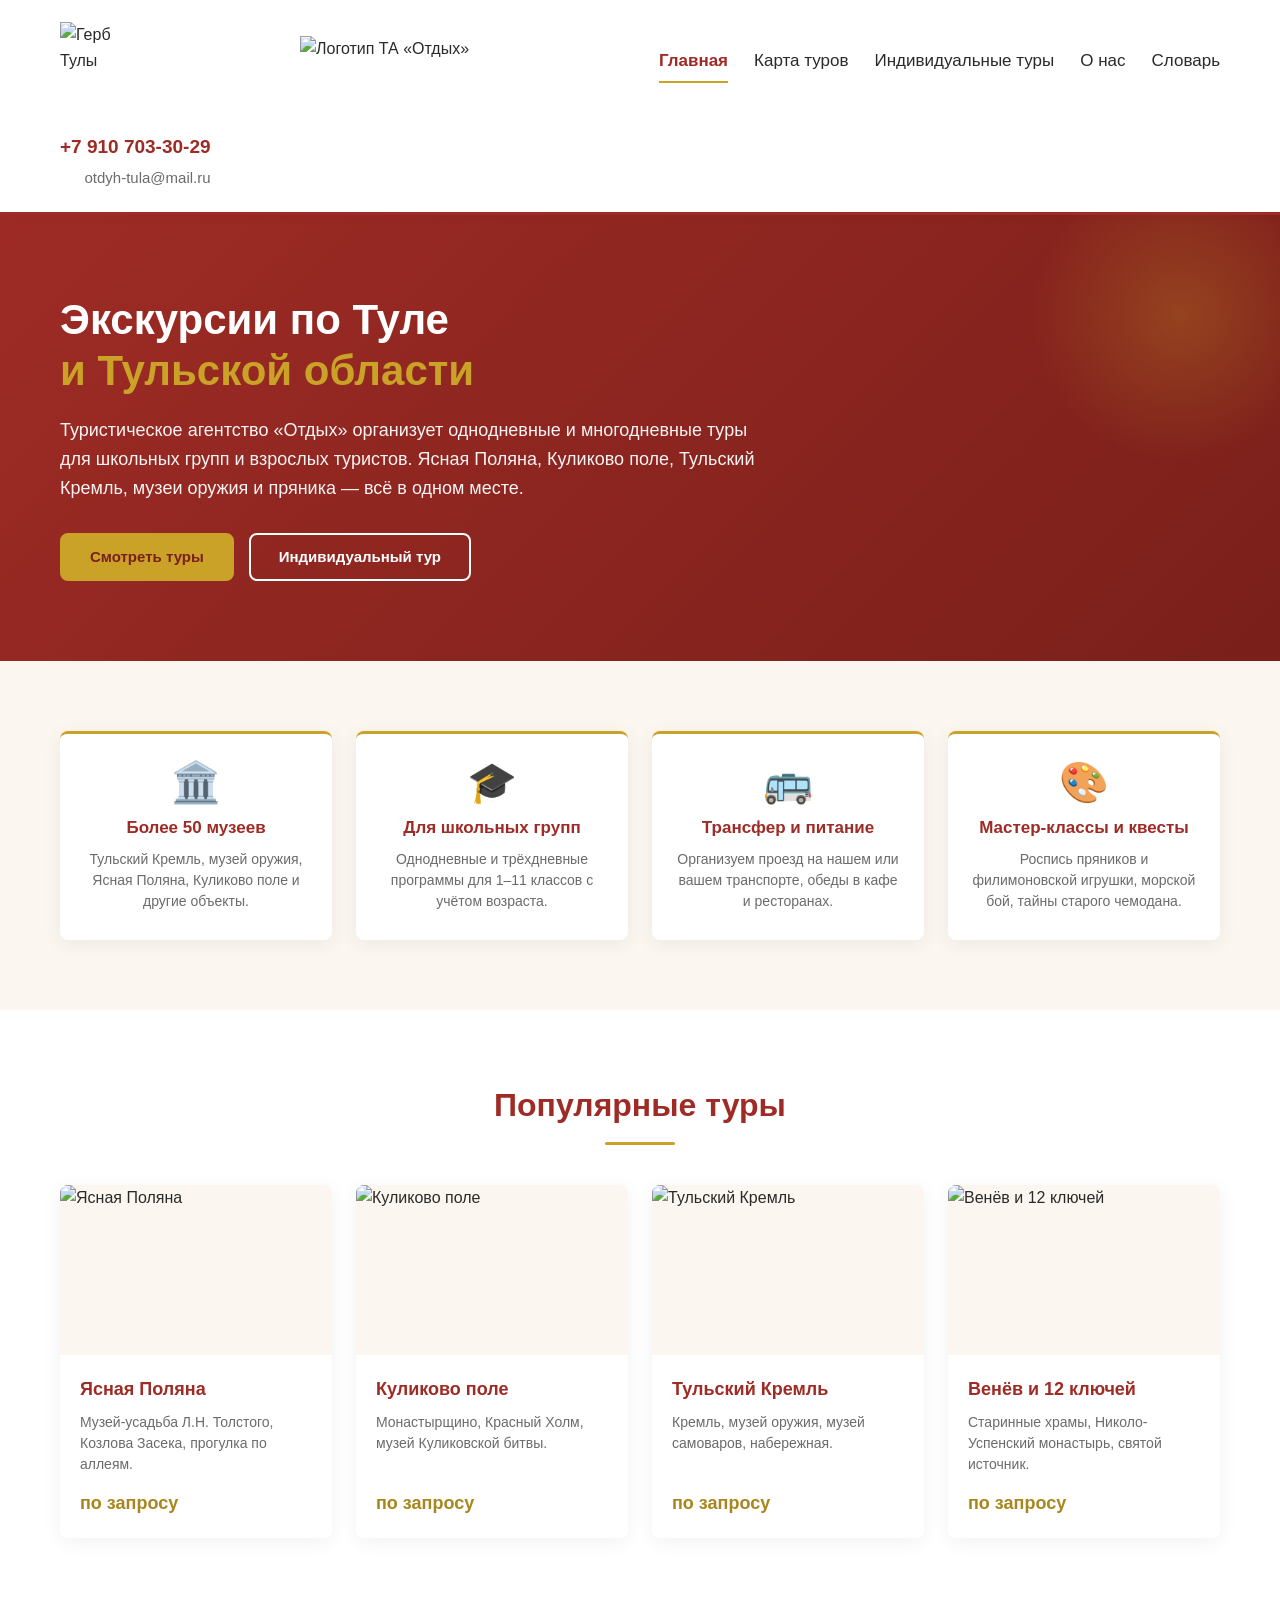
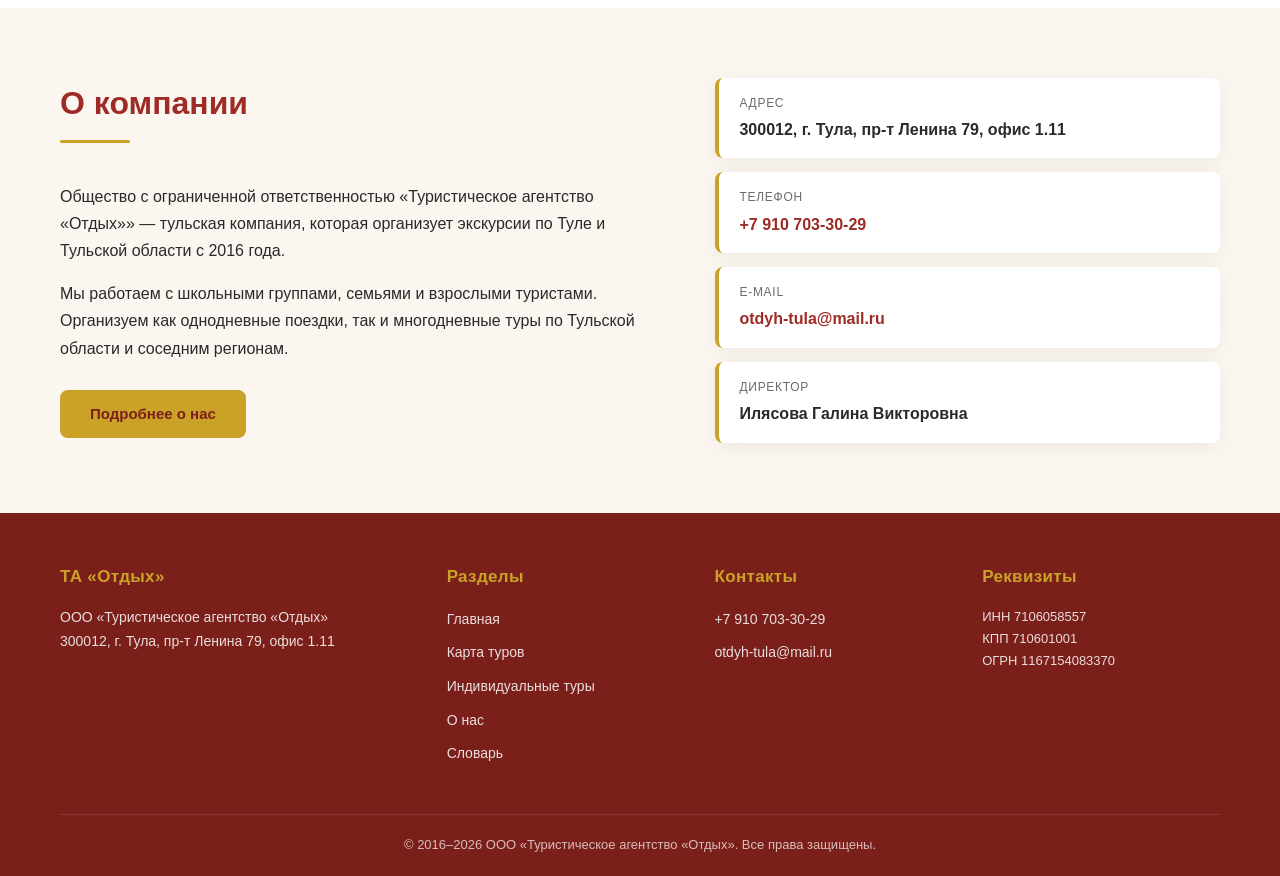
==== index.html @ fcb7ca5f "Add files via upload" ====
<!DOCTYPE html>
<html lang="ru">
<head>
    <meta charset="UTF-8">
    <meta name="viewport" content="width=device-width, initial-scale=1.0">
    <title>Туристическое агентство «Отдых» — экскурсии по Туле и Тульской области</title>
    <meta name="description" content="Туристическое агентство «Отдых» в Туле. Экскурсии для школьников и взрослых по Туле, Ясной Поляне, Куликову полю. Мастер-классы, квесты, индивидуальные туры.">
    <link rel="stylesheet" href="style.css">
</head>
<body>

    <header class="header">
        <div class="container">
            <div class="header__wrap">
                <a href="index.html" class="header__logo">
                    <img src="img/tula-coat-of-arms.png" alt="Герб Тулы" class="header__coat">
                    <img src="img/logo1.jpg" alt="Логотип ТА «Отдых»" class="header__logo-img">
                </a>
                <nav class="nav">
                    <a href="index.html" class="nav__link nav__link--active">Главная</a>
                    <a href="tours.html" class="nav__link">Карта туров</a>
                    <a href="individual.html" class="nav__link">Индивидуальные туры</a>
                    <a href="about.html" class="nav__link">О нас</a>
                    <a href="dictionary.html" class="nav__link">Словарь</a>
                </nav>
                <div class="header__contacts">
                    <a href="tel:+79107033029" class="header__phone">+7 910 703-30-29</a>
                    <a href="mailto:otdyh-tula@mail.ru" class="header__email">otdyh-tula@mail.ru</a>
                </div>
            </div>
        </div>
    </header>

    <section class="hero">
        <div class="container">
            <div class="hero__content">
                <h1 class="hero__title">
                    Экскурсии по Туле<br>
                    <span class="hero__title-accent">и Тульской области</span>
                </h1>
                <p class="hero__text">
                    Туристическое агентство «Отдых» организует однодневные и многодневные туры
                    для школьных групп и взрослых туристов. Ясная Поляна, Куликово поле,
                    Тульский Кремль, музеи оружия и пряника — всё в одном месте.
                </p>
                <div class="hero__buttons">
                    <a href="tours.html" class="btn btn--primary">Смотреть туры</a>
                    <a href="individual.html" class="btn btn--outline">Индивидуальный тур</a>
                </div>
            </div>
        </div>
    </section>

    <section class="benefits">
        <div class="container">
            <div class="benefits__grid">

                <div class="benefit">
                    <div class="benefit__icon">🏛️</div>
                    <h3 class="benefit__title">Более 50 музеев</h3>
                    <p class="benefit__text">Тульский Кремль, музей оружия, Ясная Поляна, Куликово поле и другие объекты.</p>
                </div>

                <div class="benefit">
                    <div class="benefit__icon">🎓</div>
                    <h3 class="benefit__title">Для школьных групп</h3>
                    <p class="benefit__text">Однодневные и трёхдневные программы для 1–11 классов с учётом возраста.</p>
                </div>

                <div class="benefit">
                    <div class="benefit__icon">🚌</div>
                    <h3 class="benefit__title">Трансфер и питание</h3>
                    <p class="benefit__text">Организуем проезд на нашем или вашем транспорте, обеды в кафе и ресторанах.</p>
                </div>

                <div class="benefit">
                    <div class="benefit__icon">🎨</div>
                    <h3 class="benefit__title">Мастер-классы и квесты</h3>
                    <p class="benefit__text">Роспись пряников и филимоновской игрушки, морской бой, тайны старого чемодана.</p>
                </div>

            </div>
        </div>
    </section>

    <section class="tours-preview">
        <div class="container">
            <h2 class="section-title">Популярные туры</h2>

            <div class="tours-preview__grid">

                <a href="tours.html#yasnaya" class="tour-card" data-tour-id="yasnaya-estate">
                    <img src="" alt="Ясная Поляна" class="tour-card__img">
                    <div class="tour-card__body">
                        <h3 class="tour-card__title">Ясная Поляна</h3>
                        <p class="tour-card__text">Музей-усадьба Л.Н. Толстого, Козлова Засека, прогулка по аллеям.</p>
                        <span class="tour-card__price">по запросу</span>
                    </div>
                </a>

                <a href="tours.html#kuli" class="tour-card" data-tour-id="kuli-museum">
                    <img src="" alt="Куликово поле" class="tour-card__img">
                    <div class="tour-card__body">
                        <h3 class="tour-card__title">Куликово поле</h3>
                        <p class="tour-card__text">Монастырщино, Красный Холм, музей Куликовской битвы.</p>
                        <span class="tour-card__price">по запросу</span>
                    </div>
                </a>

                <a href="tours.html#tula" class="tour-card" data-tour-id="tula-kremlin">
                    <img src="" alt="Тульский Кремль" class="tour-card__img">
                    <div class="tour-card__body">
                        <h3 class="tour-card__title">Тульский Кремль</h3>
                        <p class="tour-card__text">Кремль, музей оружия, музей самоваров, набережная.</p>
                        <span class="tour-card__price">по запросу</span>
                    </div>
                </a>

                <a href="tours.html#venev" class="tour-card" data-tour-id="venev">
                    <img src="" alt="Венёв" class="tour-card__img">
                    <div class="tour-card__body">
                        <h3 class="tour-card__title">Венёв и 12 ключей</h3>
                        <p class="tour-card__text">Старинные храмы, Николо-Успенский монастырь, святой источник.</p>
                        <span class="tour-card__price">по запросу</span>
                    </div>
                </a>

            </div>
        </div>
    </section>

    <section class="about-preview">
        <div class="container">
            <div class="about-preview__grid">
                <div class="about-preview__text">
                    <h2 class="section-title section-title--left">О компании</h2>
                    <p>
                        Общество с ограниченной ответственностью «Туристическое агентство «Отдых»» —
                        тульская компания, которая организует экскурсии по Туле
                        и Тульской области с 2016 года.
                    </p>
                    <p>
                        Мы работаем с школьными группами, семьями и взрослыми туристами.
                        Организуем как однодневные поездки, так и многодневные туры
                        по Тульской области и соседним регионам.
                    </p>
                    <a href="about.html" class="btn btn--primary">Подробнее о нас</a>
                </div>
                <div class="about-preview__info">
                    <div class="info-card">
                        <div class="info-card__label">Адрес</div>
                        <div class="info-card__value">300012, г. Тула, пр-т Ленина 79, офис 1.11</div>
                    </div>
                    <div class="info-card">
                        <div class="info-card__label">Телефон</div>
                        <div class="info-card__value"><a href="tel:+79107033029">+7 910 703-30-29</a></div>
                    </div>
                    <div class="info-card">
                        <div class="info-card__label">E-mail</div>
                        <div class="info-card__value"><a href="mailto:otdyh-tula@mail.ru">otdyh-tula@mail.ru</a></div>
                    </div>
                    <div class="info-card">
                        <div class="info-card__label">Директор</div>
                        <div class="info-card__value">Илясова Галина Викторовна</div>
                    </div>
                </div>
            </div>
        </div>
    </section>

    <footer class="footer">
        <div class="container">
            <div class="footer__grid">

                <div class="footer__col">
                    <div class="footer__title">ТА «Отдых»</div>
                    <p class="footer__text">
                        ООО «Туристическое агентство «Отдых»<br>
                        300012, г. Тула, пр-т Ленина 79, офис 1.11
                    </p>
                </div>

                <div class="footer__col">
                    <div class="footer__title">Разделы</div>
                    <ul class="footer__list">
                        <li><a href="index.html">Главная</a></li>
                        <li><a href="tours.html">Карта туров</a></li>
                        <li><a href="individual.html">Индивидуальные туры</a></li>
                        <li><a href="about.html">О нас</a></li>
                        <li><a href="dictionary.html">Словарь</a></li>
                    </ul>
                </div>

                <div class="footer__col">
                    <div class="footer__title">Контакты</div>
                    <ul class="footer__list">
                        <li><a href="tel:+79107033029">+7 910 703-30-29</a></li>
                        <li><a href="mailto:otdyh-tula@mail.ru">otdyh-tula@mail.ru</a></li>
                    </ul>
                </div>

                <div class="footer__col">
                    <div class="footer__title">Реквизиты</div>
                    <p class="footer__text footer__text--small">
                        ИНН 7106058557<br>
                        КПП 710601001<br>
                        ОГРН 1167154083370
                    </p>
                </div>

            </div>

            <div class="footer__bottom">
                © 2016–2026 ООО «Туристическое агентство «Отдых». Все права защищены.
            </div>
        </div>
    </footer>

    <script>
    const toursData = {
        "yasnaya-estate": {
            photos: ["img/tour-yasnaya-estate-1.jpg", "img/tour-yasnaya-estate-2.jpg", "img/tour-yasnaya-estate-3.jpg"]
        },
        "kuli-museum": {
            photos: ["img/tour-kuli-1.jpg", "img/tour-kuli-2.jpg", "img/tour-kuli-3.jpg"]
        },
        "tula-kremlin": {
            photos: ["img/tour-kremlin-1.jpg", "img/tour-kremlin-2.jpg", "img/tour-kremlin-3.jpg"]
        },
        "venev": {
            photos: ["img/tour-venev-1.jpg", "img/tour-venev-2.jpg", "img/tour-venev-3.jpg"]
        }
    };

    document.addEventListener('DOMContentLoaded', function () {
        document.querySelectorAll('.tour-card').forEach(function (card) {
            const id = card.dataset.tourId;
            const tour = toursData[id];
            const img = card.querySelector('.tour-card__img');
            if (tour && img && tour.photos && tour.photos.length > 0) {
                img.src = tour.photos[0];
                img.alt = card.querySelector('.tour-card__title') ? card.querySelector('.tour-card__title').textContent : '';
            }
        });
    });
    </script>

</body>
</html>
---- style.css ----
/* ============================================================
   ТА «Отдых» — общие стили сайта
   Цвета: красно-золотые оттенки (герб Тулы) + графитовый текст
   ============================================================ */

:root {
    --color-primary: #9E2B25;        /* Тульский красный (основной) */
    --color-primary-dark: #7A1F1A;   /* Тёмно-красный */
    --color-accent: #C9A227;         /* Золотой (акцент) */
    --color-accent-dark: #A8861D;    /* Тёмно-золотой */
    --color-text: #2A2A2A;           /* Графитовый текст */
    --color-text-muted: #6B6B6B;     /* Приглушённый текст */
    --color-bg: #FFFFFF;             /* Белый фон */
    --color-bg-soft: #FBF7F0;        /* Тёплый светлый фон */
    --color-border: #E5DED0;         /* Граница */
    --container-width: 1200px;
    --container-padding: 20px;
    --radius: 8px;
    --shadow: 0 4px 20px rgba(0, 0, 0, 0.06);
    --font: 'Segoe UI', 'PT Sans', Arial, sans-serif;
}

/* Сброс */
*,
*::before,
*::after {
    box-sizing: border-box;
}

* {
    margin: 0;
    padding: 0;
}

html {
    scroll-behavior: smooth;
}

body {
    font-family: var(--font);
    font-size: 16px;
    line-height: 1.6;
    color: var(--color-text);
    background-color: var(--color-bg);
    min-height: 100vh;
    display: flex;
    flex-direction: column;
}

img {
    max-width: 100%;
    height: auto;
    display: block;
}

a {
    color: var(--color-primary);
    text-decoration: none;
    transition: color 0.2s ease;
}

a:hover {
    color: var(--color-primary-dark);
}

ul {
    list-style: none;
}

.container {
    width: 100%;
    max-width: var(--container-width);
    margin: 0 auto;
    padding: 0 var(--container-padding);
}

/* ============================================================
   ШАПКА
   ============================================================ */

.header {
    background-color: var(--color-bg);
    border-bottom: 3px solid var(--color-primary);
    position: sticky;
    top: 0;
    z-index: 100;
    box-shadow: 0 2px 10px rgba(0, 0, 0, 0.04);
}

.header__wrap {
    display: flex;
    align-items: center;
    justify-content: space-between;
    gap: 30px;
    padding: 22px 0;
    flex-wrap: wrap;
}

.header__logo {
    display: flex;
    align-items: center;
    gap: 10px;
    color: var(--color-text);
    flex-shrink: 0;
}

.header__coat {
    width: 80px;
    height: 80px;
    object-fit: contain;
}

.header__logo-img {
    height: 80px;
    width: auto;
    max-width: 300px;
    object-fit: contain;
}

.nav {
    display: flex;
    align-items: center;
    gap: 26px;
    flex-wrap: wrap;
}

.nav__link {
    font-size: 17px;
    color: var(--color-text);
    font-weight: 500;
    padding: 6px 0;
    border-bottom: 2px solid transparent;
}

.nav__link:hover {
    color: var(--color-primary);
    border-bottom-color: var(--color-accent);
}

.nav__link--active {
    color: var(--color-primary);
    border-bottom-color: var(--color-accent);
    font-weight: 700;
}

.header__contacts {
    display: flex;
    flex-direction: column;
    align-items: flex-end;
    gap: 4px;
    flex-shrink: 0;
}

.header__phone {
    font-size: 19px;
    font-weight: 700;
    color: var(--color-primary);
    white-space: nowrap;
}

.header__email {
    font-size: 15px;
    color: var(--color-text-muted);
    white-space: nowrap;
}
/* ============================================================
   БАННЕР (HERO)
   ============================================================ */

.hero {
    background: linear-gradient(135deg, var(--color-primary) 0%, var(--color-primary-dark) 100%);
    color: #fff;
    padding: 80px 0;
    position: relative;
    overflow: hidden;
}

.hero::after {
    content: "";
    position: absolute;
    top: -50px;
    right: -50px;
    width: 300px;
    height: 300px;
    background: radial-gradient(circle, rgba(201, 162, 39, 0.25) 0%, transparent 70%);
    border-radius: 50%;
}

.hero__content {
    max-width: 720px;
    position: relative;
    z-index: 1;
}

.hero__title {
    font-size: 42px;
    line-height: 1.2;
    font-weight: 800;
    margin-bottom: 20px;
}

.hero__title-accent {
    color: var(--color-accent);
}

.hero__text {
    font-size: 18px;
    line-height: 1.6;
    margin-bottom: 30px;
    opacity: 0.95;
}

.hero__buttons {
    display: flex;
    gap: 15px;
    flex-wrap: wrap;
}

/* ============================================================
   КНОПКИ
   ============================================================ */

.btn {
    display: inline-block;
    padding: 13px 28px;
    font-size: 15px;
    font-weight: 700;
    text-align: center;
    border-radius: var(--radius);
    cursor: pointer;
    border: 2px solid transparent;
    transition: all 0.2s ease;
    font-family: inherit;
    line-height: 1.2;
}

.btn--primary {
    background-color: var(--color-accent);
    color: var(--color-primary-dark);
    border-color: var(--color-accent);
}

.btn--primary:hover {
    background-color: var(--color-accent-dark);
    border-color: var(--color-accent-dark);
    color: #fff;
}

.btn--outline {
    background-color: transparent;
    color: #fff;
    border-color: #fff;
}

.btn--outline:hover {
    background-color: #fff;
    color: var(--color-primary);
}

.btn--danger {
    background-color: var(--color-primary);
    color: #fff;
    border-color: var(--color-primary);
}

.btn--danger:hover {
    background-color: var(--color-primary-dark);
    border-color: var(--color-primary-dark);
}

/* ============================================================
   ЗАГОЛОВКИ СЕКЦИЙ
   ============================================================ */

.section-title {
    font-size: 32px;
    font-weight: 800;
    color: var(--color-primary);
    text-align: center;
    margin-bottom: 40px;
    position: relative;
    padding-bottom: 14px;
}

.section-title::after {
    content: "";
    position: absolute;
    bottom: 0;
    left: 50%;
    transform: translateX(-50%);
    width: 70px;
    height: 3px;
    background-color: var(--color-accent);
    border-radius: 2px;
}

.section-title--left {
    text-align: left;
}

.section-title--left::after {
    left: 0;
    transform: none;
}

/* ============================================================
   ПРЕИМУЩЕСТВА
   ============================================================ */

.benefits {
    padding: 70px 0;
    background-color: var(--color-bg-soft);
}

.benefits__grid {
    display: grid;
    grid-template-columns: repeat(4, 1fr);
    gap: 24px;
}

.benefit {
    background-color: #fff;
    border-radius: var(--radius);
    padding: 28px 22px;
    text-align: center;
    box-shadow: var(--shadow);
    border-top: 3px solid var(--color-accent);
    transition: transform 0.2s ease;
}

.benefit:hover {
    transform: translateY(-4px);
}

.benefit__icon {
    font-size: 40px;
    margin-bottom: 12px;
    line-height: 1;
}

.benefit__title {
    font-size: 17px;
    font-weight: 700;
    color: var(--color-primary);
    margin-bottom: 8px;
}

.benefit__text {
    font-size: 14px;
    color: var(--color-text-muted);
    line-height: 1.5;
}

/* ============================================================
   КАРТОЧКИ ТУРОВ
   ============================================================ */

.tours-preview {
    padding: 70px 0;
}

.tours-preview__grid {
    display: grid;
    grid-template-columns: repeat(4, 1fr);
    gap: 24px;
}

.tour-card {
    display: flex;
    flex-direction: column;
    background-color: #fff;
    border-radius: var(--radius);
    overflow: hidden;
    box-shadow: var(--shadow);
    transition: transform 0.2s ease, box-shadow 0.2s ease;
    color: var(--color-text);
}

.tour-card:hover {
    transform: translateY(-5px);
    box-shadow: 0 10px 30px rgba(158, 43, 37, 0.15);
}

.tour-card__image {
    height: 170px;
    background-color: var(--color-bg-soft);
    background-size: cover;
    background-position: center;
    position: relative;
}

.tour-card__image--yasnaya {
    background-image: linear-gradient(135deg, #6B8E23 0%, #3E5C13 100%);
}

.tour-card__image--kuli {
    background-image: linear-gradient(135deg, #C9A227 0%, #8B6F14 100%);
}

.tour-card__image--tula {
    background-image: linear-gradient(135deg, #9E2B25 0%, #5C1814 100%);
}

.tour-card__image--venev {
    background-image: linear-gradient(135deg, #4A7C59 0%, #2A4A33 100%);
}

.tour-card__body {
    padding: 20px;
    display: flex;
    flex-direction: column;
    flex-grow: 1;
}

.tour-card__title {
    font-size: 18px;
    font-weight: 700;
    color: var(--color-primary);
    margin-bottom: 8px;
}

.tour-card__text {
    font-size: 14px;
    color: var(--color-text-muted);
    line-height: 1.5;
    flex-grow: 1;
    margin-bottom: 14px;
}

.tour-card__price {
    font-size: 18px;
    font-weight: 800;
    color: var(--color-accent-dark);
}

/* ============================================================
   БЛОК "О КОМПАНИИ" (главная)
   ============================================================ */

.about-preview {
    padding: 70px 0;
    background-color: var(--color-bg-soft);
}

.about-preview__grid {
    display: grid;
    grid-template-columns: 1.2fr 1fr;
    gap: 50px;
    align-items: start;
}

.about-preview__text p {
    margin-bottom: 16px;
    font-size: 16px;
    line-height: 1.7;
    color: var(--color-text);
}

.about-preview__text .btn {
    margin-top: 12px;
}

.about-preview__info {
    display: flex;
    flex-direction: column;
    gap: 14px;
}

.info-card {
    background-color: #fff;
    border-radius: var(--radius);
    padding: 16px 20px;
    border-left: 4px solid var(--color-accent);
    box-shadow: var(--shadow);
}

.info-card__label {
    font-size: 12px;
    text-transform: uppercase;
    letter-spacing: 0.06em;
    color: var(--color-text-muted);
    margin-bottom: 4px;
}

.info-card__value {
    font-size: 16px;
    font-weight: 600;
    color: var(--color-text);
}

/* ============================================================
   ПОДВАЛ
   ============================================================ */

.footer {
    background-color: var(--color-primary-dark);
    color: #fff;
    padding: 50px 0 0;
    margin-top: auto;
}

.footer__grid {
    display: grid;
    grid-template-columns: 1.5fr 1fr 1fr 1fr;
    gap: 30px;
    padding-bottom: 40px;
}

.footer__title {
    font-size: 17px;
    font-weight: 700;
    color: var(--color-accent);
    margin-bottom: 16px;
    letter-spacing: 0.02em;
}

.footer__text {
    font-size: 14px;
    line-height: 1.7;
    opacity: 0.85;
}

.footer__text--small {
    font-size: 13px;
}

.footer__list li {
    margin-bottom: 8px;
}

.footer__list a {
    color: #fff;
    font-size: 14px;
    opacity: 0.85;
}

.footer__list a:hover {
    color: var(--color-accent);
    opacity: 1;
}

.footer__bottom {
    border-top: 1px solid rgba(255, 255, 255, 0.15);
    padding: 20px 0;
    text-align: center;
    font-size: 13px;
    opacity: 0.7;
}

/* ============================================================
   ВНУТРЕННИЕ СТРАНИЦЫ (общие элементы)
   ============================================================ */

.page-header {
    background: linear-gradient(135deg, var(--color-primary) 0%, var(--color-primary-dark) 100%);
    color: #fff;
    padding: 50px 0 40px;
    margin-bottom: 40px;
}

.page-header__title {
    font-size: 36px;
    font-weight: 800;
    margin-bottom: 10px;
}

.page-header__subtitle {
    font-size: 16px;
    opacity: 0.9;
    max-width: 720px;
}

.page-content {
    padding-bottom: 70px;
    flex-grow: 1;
}

/* ============================================================
   КАРТА ТУРОВ
   ============================================================ */

.map-wrapper {
    position: relative;
    max-width: 1000px;
    margin: 0 auto 60px;
    background-color: var(--color-bg-soft);
    border-radius: var(--radius);
    padding: 20px;
    box-shadow: var(--shadow);
}

.map-wrapper__image {
    width: 100%;
    height: auto;
    display: block;
}

/* Кликабельные точки на карте */
.map-point {
    position: absolute;
    display: block;
    width: 28px;
    height: 28px;
    background-color: var(--color-primary);
    border: 3px solid var(--color-accent);
    border-radius: 50%;
    transform: translate(-50%, -50%);
    cursor: pointer;
    transition: transform 0.2s ease, background-color 0.2s ease;
    z-index: 5;
    box-shadow: 0 2px 8px rgba(0, 0, 0, 0.3);
}

.map-point:hover {
    transform: translate(-50%, -50%) scale(1.3);
    background-color: var(--color-accent);
    z-index: 10;
}

.map-point__label {
    position: absolute;
    top: 32px;
    left: 50%;
    transform: translateX(-50%);
    background-color: var(--color-primary-dark);
    color: #fff;
    font-size: 12px;
    font-weight: 600;
    padding: 4px 10px;
    border-radius: 4px;
    white-space: nowrap;
    opacity: 0;
    pointer-events: none;
    transition: opacity 0.2s ease;
    z-index: 20;
}

.map-point:hover .map-point__label {
    opacity: 1;
}


/* Координаты точек (рассчитаны по карте Tula Oblast location map) */

.map-point--tula        { top: 51%; left: 50%; }
.map-point--yasnaya     { top: 48%; left: 47%; }
.map-point--kuli        { top: 73%; left: 55%; }
.map-point--venev       { top: 60%; left: 58%; }
.map-point--belev       { top: 38%; left: 27%; }
.map-point--odoev       { top: 40%; left: 35%; }
.map-point--bogoroditsk { top: 65%; left: 62%; }
.map-point--epifan      { top: 70%; left: 58%; }
.map-point--sebino      { top: 74%; left: 51%; }
.map-point--dvoryaninovo{ top: 54%; left: 49%; }
.map-point--polenovo    { top: 43%; left: 23%; }
.map-point--melikhovo   { top: 30%; left: 53%; }

/* ============================================================
   БЛОКИ ГОРОДОВ В КАРТЕ ТУРОВ
   ============================================================ */

.city-block {
    margin-bottom: 55px;
    scroll-margin-top: 100px;
}

.city-block__header {
    display: flex;
    align-items: center;
    gap: 14px;
    margin-bottom: 20px;
    padding-bottom: 14px;
    border-bottom: 3px solid var(--color-accent);
}

.city-block__icon {
    width: 44px;
    height: 44px;
    flex-shrink: 0;
    background-color: var(--color-primary);
    color: #fff;
    border-radius: 50%;
    display: flex;
    align-items: center;
    justify-content: center;
    font-size: 20px;
    font-weight: 800;
}

.city-block__title {
    font-size: 26px;
    font-weight: 800;
    color: var(--color-primary);
}

.city-block__tours {
    display: grid;
    grid-template-columns: repeat(3, 1fr);
    gap: 22px;
}

/* ============================================================
   ФИЛЬТРЫ (поиск туров)
   ============================================================ */

.filters {
    background-color: var(--color-bg-soft);
    border-radius: var(--radius);
    padding: 28px;
    margin-bottom: 40px;
    box-shadow: var(--shadow);
}

.filters__grid {
    display: grid;
    grid-template-columns: repeat(3, 1fr);
    gap: 20px;
    margin-bottom: 22px;
}

.filter-group {
    display: flex;
    flex-direction: column;
    gap: 6px;
}

.filter-group__label {
    font-size: 13px;
    font-weight: 600;
    color: var(--color-text-muted);
    text-transform: uppercase;
    letter-spacing: 0.04em;
}

.filter-group__select,
.filter-group__input {
    width: 100%;
    padding: 11px 14px;
    font-size: 15px;
    font-family: inherit;
    border: 1px solid var(--color-border);
    border-radius: var(--radius);
    background-color: #fff;
    color: var(--color-text);
    transition: border-color 0.2s ease;
}

.filter-group__select:focus,
.filter-group__input:focus {
    outline: none;
    border-color: var(--color-primary);
}

.filters__actions {
    display: flex;
    gap: 12px;
    flex-wrap: wrap;
}

/* ============================================================
   ФОРМА (индивидуальные туры, контакты)
   ============================================================ */

.form-block {
    max-width: 720px;
    margin: 0 auto;
    background-color: #fff;
    border-radius: var(--radius);
    padding: 40px;
    box-shadow: var(--shadow);
    border-top: 4px solid var(--color-accent);
}

.form-block__intro {
    text-align: center;
    margin-bottom: 28px;
    color: var(--color-text-muted);
}

.form {
    display: flex;
    flex-direction: column;
    gap: 20px;
}

.form__row {
    display: grid;
    grid-template-columns: 1fr 1fr;
    gap: 18px;
}

.form__field {
    display: flex;
    flex-direction: column;
    gap: 6px;
}

.form__label {
    font-size: 14px;
    font-weight: 600;
    color: var(--color-text);
}

.form__label span {
    color: var(--color-primary);
}

.form__input,
.form__select,
.form__textarea {
    width: 100%;
    padding: 12px 16px;
    font-size: 15px;
    font-family: inherit;
    color: var(--color-text);
    background-color: var(--color-bg-soft);
    border: 1px solid var(--color-border);
    border-radius: var(--radius);
    transition: border-color 0.2s ease, background-color 0.2s ease;
}

.form__input:focus,
.form__select:focus,
.form__textarea:focus {
    outline: none;
    border-color: var(--color-primary);
    background-color: #fff;
}

.form__textarea {
    min-height: 110px;
    resize: vertical;
}

.form__checkbox {
    display: flex;
    align-items: flex-start;
    gap: 10px;
    font-size: 13px;
    color: var(--color-text-muted);
}

.form__checkbox input {
    margin-top: 3px;
    flex-shrink: 0;
}

.form__submit {
    align-self: flex-start;
    min-width: 220px;
}

.form__message {
    display: none;
    padding: 14px 18px;
    border-radius: var(--radius);
    font-size: 15px;
    font-weight: 600;
}

.form__message--success {
    display: block;
    background-color: #E8F5E9;
    color: #2E7D32;
    border-left: 4px solid #2E7D32;
}

.form__message--error {
    display: block;
    background-color: #FDECEA;
    color: #C62828;
    border-left: 4px solid #C62828;
}

/* ============================================================
   ТУРИСТИЧЕСКИЙ СЛОВАРЬ
   ============================================================ */

.dictionary {
    display: grid;
    grid-template-columns: 220px 1fr;
    gap: 40px;
}

.dictionary__nav {
    position: sticky;
    top: 100px;
    align-self: start;
    background-color: var(--color-bg-soft);
    border-radius: var(--radius);
    padding: 20px;
    box-shadow: var(--shadow);
}

.dictionary__nav-title {
    font-size: 14px;
    font-weight: 700;
    text-transform: uppercase;
    letter-spacing: 0.05em;
    color: var(--color-primary);
    margin-bottom: 14px;
}

.dictionary__nav-list li {
    margin-bottom: 8px;
}

.dictionary__nav-list a {
    font-size: 14px;
    color: var(--color-text);
}

.dictionary__nav-list a:hover {
    color: var(--color-primary);
}

.dictionary__content {
    display: flex;
    flex-direction: column;
    gap: 40px;
}

.term-section {
    scroll-margin-top: 100px;
}

.term-section__title {
    font-size: 24px;
    font-weight: 800;
    color: var(--color-primary);
    margin-bottom: 20px;
    padding-bottom: 10px;
    border-bottom: 2px solid var(--color-accent);
}

.term {
    background-color: #fff;
    border-radius: var(--radius);
    padding: 18px 22px;
    margin-bottom: 14px;
    box-shadow: var(--shadow);
    border-left: 4px solid var(--color-accent);
}

.term__name {
    font-size: 17px;
    font-weight: 700;
    color: var(--color-primary);
    margin-bottom: 6px;
}

.term__desc {
    font-size: 15px;
    line-height: 1.6;
    color: var(--color-text);
}

/* ============================================================
   СТРАНИЦА "О НАС"
   ============================================================ */

.about-grid {
    display: grid;
    grid-template-columns: 1.3fr 1fr;
    gap: 50px;
    align-items: start;
    margin-bottom: 50px;
}

.about-grid__text p {
    margin-bottom: 16px;
    font-size: 16px;
    line-height: 1.7;
}

.about-grid__info {
    display: flex;
    flex-direction: column;
    gap: 14px;
}

.requisites {
    background-color: var(--color-bg-soft);
    border-radius: var(--radius);
    padding: 30px 34px;
    box-shadow: var(--shadow);
}

.requisites__title {
    font-size: 22px;
    font-weight: 800;
    color: var(--color-primary);
    margin-bottom: 18px;
}

.requisites__list {
    display: grid;
    grid-template-columns: 1fr 1fr;
    gap: 14px 30px;
}

.requisites__item {
    font-size: 15px;
    line-height: 1.5;
}

.requisites__item b {
    color: var(--color-primary);
    font-weight: 700;
}

/* ============================================================
   АДАПТИВНОСТЬ
   ============================================================ */

@media (max-width: 992px) {
    .benefits__grid,
    .tours-preview__grid {
        grid-template-columns: repeat(2, 1fr);
    }

    .about-preview__grid,
    .about-grid {
        grid-template-columns: 1fr;
        gap: 30px;
    }

    .footer__grid {
        grid-template-columns: 1fr 1fr;
        gap: 24px;
    }

    .city-block__tours {
        grid-template-columns: repeat(2, 1fr);
    }

    .filters__grid {
        grid-template-columns: repeat(2, 1fr);
    }

    .dictionary {
        grid-template-columns: 1fr;
    }

    .dictionary__nav {
        position: static;
    }

    .dictionary__nav-list {
        display: flex;
        flex-wrap: wrap;
        gap: 10px 20px;
    }
}

@media (max-width: 768px) {
    .header__wrap {
        flex-direction: column;
        align-items: flex-start;
        gap: 14px;
    }

    .header__contacts {
        align-items: flex-start;
    }

    .nav {
        gap: 14px;
    }

    .nav__link {
        font-size: 14px;
    }

    .hero {
        padding: 55px 0;
    }

    .hero__title {
        font-size: 30px;
    }

    .hero__text {
        font-size: 16px;
    }

    .section-title {
        font-size: 26px;
    }

    .page-header__title {
        font-size: 28px;
    }

    .form-block {
        padding: 26px 22px;
    }

    .form__row {
        grid-template-columns: 1fr;
    }

    .requisites__list {
        grid-template-columns: 1fr;
    }

    .requisites {
        padding: 22px;
    }
}

@media (max-width: 560px) {
    .benefits__grid,
    .tours-preview__grid,
    .city-block__tours,
    .filters__grid {
        grid-template-columns: 1fr;
    }

    .footer__grid {
        grid-template-columns: 1fr;
    }

    .hero__title {
        font-size: 24px;
    }

    .btn {
        padding: 12px 22px;
        font-size: 14px;
    }

    .form__submit {
        width: 100%;
        align-self: stretch;
    }

    .map-point {
        width: 22px;
        height: 22px;
    }

    .map-point__label {
        font-size: 10px;
        padding: 3px 7px;
    }
}

/* ============================================================
   КАРТА ТУРОВ: ДВУХКОЛОНОЧНАЯ РАСКЛАДКА
   ============================================================ */

.map-layout {
    display: grid;
    grid-template-columns: 5fr 1fr;
    gap: 25px;
    margin-bottom: 60px;
    align-items: start;
}

.map-layout__map {
    background-color: var(--color-bg-soft);
    border-radius: var(--radius);
    padding: 20px;
    box-shadow: var(--shadow);
}

.map-layout__image {
    width: 100%;
    height: auto;
    display: block;
}

.map-layout__sidebar {
    background-color: #fff;
    border-radius: var(--radius);
    padding: 24px;
    box-shadow: var(--shadow);
    border-top: 4px solid var(--color-accent);
    position: sticky;
    top: 100px;
}

.map-layout__sidebar-title {
    font-size: 20px;
    font-weight: 800;
    color: var(--color-primary);
    margin-bottom: 16px;
    padding-bottom: 12px;
    border-bottom: 2px solid var(--color-border);
}

.map-nav {
    display: flex;
    flex-direction: column;
    gap: 8px;
}

.map-nav__link {
    display: block;
    padding: 10px 14px;
    font-size: 15px;
    font-weight: 500;
    color: var(--color-text);
    background-color: var(--color-bg-soft);
    border-radius: var(--radius);
    border-left: 3px solid transparent;
    transition: all 0.2s ease;
}

.map-nav__link:hover {
    background-color: #fff;
    border-left-color: var(--color-accent);
    color: var(--color-primary);
    padding-left: 18px;
}

/* ============================================================
   АДАПТИВНОСТЬ ДЛЯ КАРТЫ
   ============================================================ */

@media (max-width: 992px) {
    .map-layout {
        grid-template-columns: 1fr;
    }

    .map-layout__sidebar {
        position: static;
    }

    .map-nav {
        display: grid;
        grid-template-columns: repeat(2, 1fr);
        gap: 8px;
    }
}

@media (max-width: 560px) {
    .map-nav {
        grid-template-columns: 1fr;
    }
}
/* ============================================================
   СТРАНИЦА ПОИСКА ТУРОВ
   ============================================================ */

.search-results {
    margin-bottom: 60px;
}

.search-results__head {
    display: flex;
    align-items: baseline;
    justify-content: space-between;
    gap: 20px;
    margin-bottom: 25px;
    padding-bottom: 14px;
    border-bottom: 2px solid var(--color-border);
    flex-wrap: wrap;
}

.search-results__title {
    font-size: 24px;
    font-weight: 800;
    color: var(--color-primary);
}

.search-results__count {
    font-size: 15px;
    color: var(--color-text-muted);
    font-weight: 600;
}

.search-results__grid {
    display: grid;
    grid-template-columns: repeat(3, 1fr);
    gap: 24px;
}

.search-results__empty {
    padding: 50px 20px;
    text-align: center;
    font-size: 17px;
    color: var(--color-text-muted);
    background-color: var(--color-bg-soft);
    border-radius: var(--radius);
    border-left: 4px solid var(--color-primary);
}

@media (max-width: 992px) {
    .search-results__grid {
        grid-template-columns: repeat(2, 1fr);
    }
}

@media (max-width: 560px) {
    .search-results__grid {
        grid-template-columns: 1fr;
    }
}
.header__logo-img {
    height: 52px;
    width: auto;
    max-width: 200px;
    object-fit: contain;
    margin-left: 150px;
}
/* ============================================================
   СТРАНИЦА ТУРА
   ============================================================ */

.breadcrumbs {
    padding: 20px 0 0;
    font-size: 14px;
    color: var(--color-text-muted);
}

.breadcrumbs a {
    color: var(--color-primary);
}

.breadcrumbs a:hover {
    text-decoration: underline;
}

.tour-page {
    padding: 30px 0 60px;
    max-width: 1000px;
    margin: 0 auto;
}

.tour-page__title {
    font-size: 34px;
    font-weight: 800;
    color: var(--color-primary);
    margin-bottom: 16px;
    line-height: 1.2;
}

.tour-page__meta {
    display: flex;
    gap: 10px;
    flex-wrap: wrap;
    margin-bottom: 30px;
}

.tour-page__badge {
    display: inline-block;
    padding: 6px 14px;
    background-color: var(--color-bg-soft);
    color: var(--color-primary);
    font-size: 13px;
    font-weight: 700;
    border-radius: 20px;
    border: 1px solid var(--color-border);
}

.tour-page__badge--accent {
    background-color: var(--color-accent);
    color: var(--color-primary-dark);
    border-color: var(--color-accent);
}

/* Три фото */
.tour-gallery {
    display: grid;
    grid-template-columns: repeat(3, 1fr);
    gap: 14px;
    margin-bottom: 40px;
}

.tour-gallery__item {
    aspect-ratio: 4 / 3;
    border-radius: var(--radius);
    overflow: hidden;
    background-color: var(--color-bg-soft);
    box-shadow: var(--shadow);
}

.tour-gallery__item img {
    width: 100%;
    height: 100%;
    object-fit: cover;
    display: block;
    transition: transform 0.3s ease;
}

.tour-gallery__item:hover img {
    transform: scale(1.05);
}

/* Контент */
.tour-page__content {
    font-size: 16px;
    line-height: 1.7;
    color: var(--color-text);
}

.tour-page__section-title {
    font-size: 22px;
    font-weight: 800;
    color: var(--color-primary);
    margin: 30px 0 14px;
    padding-bottom: 8px;
    border-bottom: 2px solid var(--color-accent);
}

.tour-page__text p {
    margin-bottom: 12px;
}

.tour-page__price p {
    font-size: 20px;
    font-weight: 700;
    color: var(--color-primary);
    background-color: var(--color-bg-soft);
    padding: 18px 22px;
    border-radius: var(--radius);
    border-left: 4px solid var(--color-accent);
}

/* Кнопки внизу */
.tour-page__actions {
    display: flex;
    gap: 14px;
    flex-wrap: wrap;
    margin-top: 40px;
    padding-top: 30px;
    border-top: 2px solid var(--color-border);
}

/* Адаптив */
@media (max-width: 768px) {
    .tour-page__title {
        font-size: 24px;
    }

    .tour-gallery {
        grid-template-columns: 1fr;
    }

    .tour-page__actions {
        flex-direction: column;
    }

    .tour-page__actions .btn {
        width: 100%;
    }
}
/* ============================================================
   МОДАЛЬНОЕ ОКНО ТУРА
   ============================================================ */

.tour-modal {
    display: none;
    position: fixed;
    inset: 0;
    z-index: 9999;
    padding: 20px;
    overflow-y: auto;
}

.tour-modal--open {
    display: flex;
    align-items: flex-start;
    justify-content: center;
}

.tour-modal__overlay {
    position: fixed;
    inset: 0;
    background-color: rgba(0, 0, 0, 0.7);
    cursor: pointer;
}

.tour-modal__content {
    position: relative;
    background-color: #fff;
    border-radius: var(--radius);
    max-width: 900px;
    width: 100%;
    margin: auto;
    box-shadow: 0 20px 60px rgba(0, 0, 0, 0.3);
    overflow: hidden;
    z-index: 1;
}

.tour-modal__close {
    position: absolute;
    top: 14px;
    right: 14px;
    width: 40px;
    height: 40px;
    border-radius: 50%;
    background-color: rgba(255, 255, 255, 0.9);
    color: var(--color-primary);
    font-size: 26px;
    font-weight: 700;
    line-height: 1;
    cursor: pointer;
    z-index: 5;
    transition: background-color 0.2s ease;
}

.tour-modal__close:hover {
    background-color: var(--color-accent);
}

/* ===== КАРУСЕЛЬ ===== */
.tour-carousel {
    position: relative;
    width: 100%;
    aspect-ratio: 16 / 9;
    overflow: hidden;
    background-color: #000;
}

.tour-carousel__track {
    display: flex;
    height: 100%;
    transition: transform 0.4s ease;
}

.tour-carousel__slide {
    flex: 0 0 100%;
    height: 100%;
}

.tour-carousel__slide img {
    width: 100%;
    height: 100%;
    object-fit: cover;
    display: block;
}

.tour-carousel__btn {
    position: absolute;
    top: 50%;
    transform: translateY(-50%);
    width: 46px;
    height: 46px;
    border-radius: 50%;
    background-color: rgba(255, 255, 255, 0.85);
    color: var(--color-primary);
    font-size: 26px;
    font-weight: 700;
    cursor: pointer;
    display: flex;
    align-items: center;
    justify-content: center;
    z-index: 3;
    transition: background-color 0.2s ease;
}

.tour-carousel__btn:hover {
    background-color: var(--color-accent);
}

.tour-carousel__btn--prev { left: 14px; }
.tour-carousel__btn--next { right: 14px; }

.tour-carousel__dots {
    position: absolute;
    bottom: 14px;
    left: 50%;
    transform: translateX(-50%);
    display: flex;
    gap: 8px;
    z-index: 3;
}

.tour-carousel__dot {
    width: 10px;
    height: 10px;
    border-radius: 50%;
    background-color: rgba(255, 255, 255, 0.5);
    cursor: pointer;
    transition: background-color 0.2s ease;
}

.tour-carousel__dot--active {
    background-color: var(--color-accent);
}

/* ===== ТЕКСТ В МОДАЛКЕ ===== */
.tour-modal__body {
    padding: 28px 32px 34px;
}

.tour-modal__title {
    font-size: 26px;
    font-weight: 800;
    color: var(--color-primary);
    margin-bottom: 12px;
    line-height: 1.2;
}

.tour-modal__meta {
    display: flex;
    gap: 10px;
    flex-wrap: wrap;
    margin-bottom: 20px;
}

.tour-modal__badge {
    display: inline-block;
    padding: 5px 12px;
    background-color: var(--color-bg-soft);
    color: var(--color-primary);
    font-size: 13px;
    font-weight: 700;
    border-radius: 20px;
    border: 1px solid var(--color-border);
}

.tour-modal__badge--accent {
    background-color: var(--color-accent);
    color: var(--color-primary-dark);
    border-color: var(--color-accent);
}

.tour-modal__section {
    font-size: 18px;
    font-weight: 800;
    color: var(--color-primary);
    margin: 22px 0 10px;
    padding-bottom: 6px;
    border-bottom: 2px solid var(--color-accent);
}

.tour-modal__text {
    font-size: 16px;
    line-height: 1.7;
    color: var(--color-text);
}

.tour-modal__text p {
    margin-bottom: 10px;
}

.tour-modal__price p {
    font-size: 18px;
    font-weight: 700;
    color: var(--color-primary);
    background-color: var(--color-bg-soft);
    padding: 16px 20px;
    border-radius: var(--radius);
    border-left: 4px solid var(--color-accent);
}

.tour-modal__btn {
    margin-top: 24px;
}

/* ===== АДАПТИВ ===== */
@media (max-width: 768px) {
    .tour-modal {
        padding: 10px;
    }

    .tour-modal__body {
        padding: 20px;
    }

    .tour-modal__title {
        font-size: 20px;
    }

    .tour-carousel__btn {
        width: 38px;
        height: 38px;
        font-size: 22px;
    }

    .tour-carousel__btn--prev { left: 8px; }
    .tour-carousel__btn--next { right: 8px; }
}
/* ============================================================
   МОДАЛЬНОЕ ОКНО ТУРА
   ============================================================ */

.tour-modal {
    display: none;
    position: fixed;
    inset: 0;
    z-index: 9999;
    padding: 20px;
    overflow-y: auto;
}

.tour-modal--open {
    display: flex;
    align-items: flex-start;
    justify-content: center;
}

.tour-modal__overlay {
    position: fixed;
    inset: 0;
    background-color: rgba(0, 0, 0, 0.7);
    cursor: pointer;
}

.tour-modal__content {
    position: relative;
    background-color: #fff;
    border-radius: var(--radius);
    max-width: 900px;
    width: 100%;
    margin: auto;
    box-shadow: 0 20px 60px rgba(0, 0, 0, 0.3);
    overflow: hidden;
    z-index: 1;
}

.tour-modal__close {
    position: absolute;
    top: 14px;
    right: 14px;
    width: 40px;
    height: 40px;
    border-radius: 50%;
    background-color: rgba(255, 255, 255, 0.9);
    color: var(--color-primary);
    font-size: 26px;
    font-weight: 700;
    line-height: 1;
    cursor: pointer;
    z-index: 5;
    transition: background-color 0.2s ease;
}

.tour-modal__close:hover {
    background-color: var(--color-accent);
}

.tour-carousel {
    position: relative;
    width: 100%;
    aspect-ratio: 16 / 9;
    overflow: hidden;
    background-color: #000;
}

.tour-carousel__track {
    display: flex;
    height: 100%;
    transition: transform 0.4s ease;
}

.tour-carousel__slide {
    flex: 0 0 100%;
    height: 100%;
}

.tour-carousel__slide img {
    width: 100%;
    height: 100%;
    object-fit: cover;
    display: block;
}

.tour-carousel__btn {
    position: absolute;
    top: 50%;
    transform: translateY(-50%);
    width: 46px;
    height: 46px;
    border-radius: 50%;
    background-color: rgba(255, 255, 255, 0.85);
    color: var(--color-primary);
    font-size: 26px;
    font-weight: 700;
    cursor: pointer;
    display: flex;
    align-items: center;
    justify-content: center;
    z-index: 3;
    transition: background-color 0.2s ease;
}

.tour-carousel__btn:hover {
    background-color: var(--color-accent);
}

.tour-carousel__btn--prev { left: 14px; }
.tour-carousel__btn--next { right: 14px; }

.tour-carousel__dots {
    position: absolute;
    bottom: 14px;
    left: 50%;
    transform: translateX(-50%);
    display: flex;
    gap: 8px;
    z-index: 3;
}

.tour-carousel__dot {
    width: 10px;
    height: 10px;
    border-radius: 50%;
    background-color: rgba(255, 255, 255, 0.5);
    cursor: pointer;
    transition: background-color 0.2s ease;
}

.tour-carousel__dot--active {
    background-color: var(--color-accent);
}

.tour-modal__body {
    padding: 28px 32px 34px;
}

.tour-modal__title {
    font-size: 26px;
    font-weight: 800;
    color: var(--color-primary);
    margin-bottom: 12px;
    line-height: 1.2;
}

.tour-modal__meta {
    display: flex;
    gap: 10px;
    flex-wrap: wrap;
    margin-bottom: 20px;
}

.tour-modal__badge {
    display: inline-block;
    padding: 5px 12px;
    background-color: var(--color-bg-soft);
    color: var(--color-primary);
    font-size: 13px;
    font-weight: 700;
    border-radius: 20px;
    border: 1px solid var(--color-border);
}

.tour-modal__badge--accent {
    background-color: var(--color-accent);
    color: var(--color-primary-dark);
    border-color: var(--color-accent);
}

.tour-modal__section {
    font-size: 18px;
    font-weight: 800;
    color: var(--color-primary);
    margin: 22px 0 10px;
    padding-bottom: 6px;
    border-bottom: 2px solid var(--color-accent);
}

.tour-modal__text {
    font-size: 16px;
    line-height: 1.7;
    color: var(--color-text);
}

.tour-modal__text p {
    margin-bottom: 10px;
}

.tour-modal__price p {
    font-size: 18px;
    font-weight: 700;
    color: var(--color-primary);
    background-color: var(--color-bg-soft);
    padding: 16px 20px;
    border-radius: var(--radius);
    border-left: 4px solid var(--color-accent);
}

.tour-modal__btn {
    margin-top: 24px;
}

@media (max-width: 768px) {
    .tour-modal {
        padding: 10px;
    }

    .tour-modal__body {
        padding: 20px;
    }

    .tour-modal__title {
        font-size: 20px;
    }

    .tour-carousel__btn {
        width: 38px;
        height: 38px;
        font-size: 22px;
    }

    .tour-carousel__btn--prev { left: 8px; }
    .tour-carousel__btn--next { right: 8px; }
}
.tour-card__img {
    width: 100%;
    height: 170px;
    object-fit: cover;
    display: block;
    background-color: var(--color-bg-soft);
}
/* ============================================================
   МОДАЛЬНОЕ ОКНО КАРТЫ
   ============================================================ */

.map-layout__image {
    cursor: zoom-in;
    transition: opacity 0.2s ease;
}

.map-layout__image:hover {
    opacity: 0.9;
}

.map-modal {
    display: none;
    position: fixed;
    inset: 0;
    z-index: 10000;
    padding: 20px;
    background-color: rgba(0, 0, 0, 0.9);
}

.map-modal--open {
    display: flex;
    align-items: center;
    justify-content: center;
}

.map-modal__overlay {
    position: absolute;
    inset: 0;
    cursor: zoom-out;
}

.map-modal__image {
    position: relative;
    max-width: 100%;
    max-height: 100%;
    width: auto;
    height: auto;
    object-fit: contain;
    z-index: 1;
    border-radius: var(--radius);
    box-shadow: 0 20px 60px rgba(0, 0, 0, 0.5);
}

.map-modal__close {
    position: absolute;
    top: 20px;
    right: 20px;
    width: 46px;
    height: 46px;
    border-radius: 50%;
    background-color: rgba(255, 255, 255, 0.9);
    color: var(--color-primary);
    font-size: 28px;
    font-weight: 700;
    line-height: 1;
    cursor: pointer;
    z-index: 5;
    transition: background-color 0.2s ease;
}

.map-modal__close:hover {
    background-color: var(--color-accent);
}

@media (max-width: 768px) {
    .map-modal {
        padding: 10px;
    }

    .map-modal__close {
        top: 10px;
        right: 10px;
        width: 38px;
        height: 38px;
        font-size: 24px;
    }
}
/* ============================================================
   МОДАЛЬНОЕ ОКНО КАРТЫ (увеличение по клику)
   ============================================================ */

.map-layout__image {
    cursor: zoom-in;
    transition: opacity 0.2s ease;
}

.map-layout__image:hover {
    opacity: 0.9;
}

.map-modal {
    display: none;
    position: fixed;
    inset: 0;
    z-index: 10000;
    padding: 20px;
    background-color: rgba(0, 0, 0, 0.9);
}

.map-modal--open {
    display: flex;
    align-items: center;
    justify-content: center;
}

.map-modal__overlay {
    position: absolute;
    inset: 0;
    cursor: zoom-out;
}

.map-modal__image {
    position: relative;
    max-width: 100%;
    max-height: 100%;
    width: auto;
    height: auto;
    object-fit: contain;
    z-index: 1;
    border-radius: var(--radius);
    box-shadow: 0 20px 60px rgba(0, 0, 0, 0.5);
}

.map-modal__close {
    position: absolute;
    top: 20px;
    right: 20px;
    width: 46px;
    height: 46px;
    border-radius: 50%;
    background-color: rgba(255, 255, 255, 0.9);
    color: var(--color-primary);
    font-size: 28px;
    font-weight: 700;
    line-height: 1;
    cursor: pointer;
    z-index: 5;
    transition: background-color 0.2s ease;
}

.map-modal__close:hover {
    background-color: var(--color-accent);
}

@media (max-width: 768px) {
    .map-modal {
        padding: 10px;
    }

    .map-modal__close {
        top: 10px;
        right: 10px;
        width: 38px;
        height: 38px;
        font-size: 24px;
    }
}
.tour-card__img {
    width: 100%;
    height: 170px;
    object-fit: cover;
    display: block;
    background-color: var(--color-bg-soft);
}
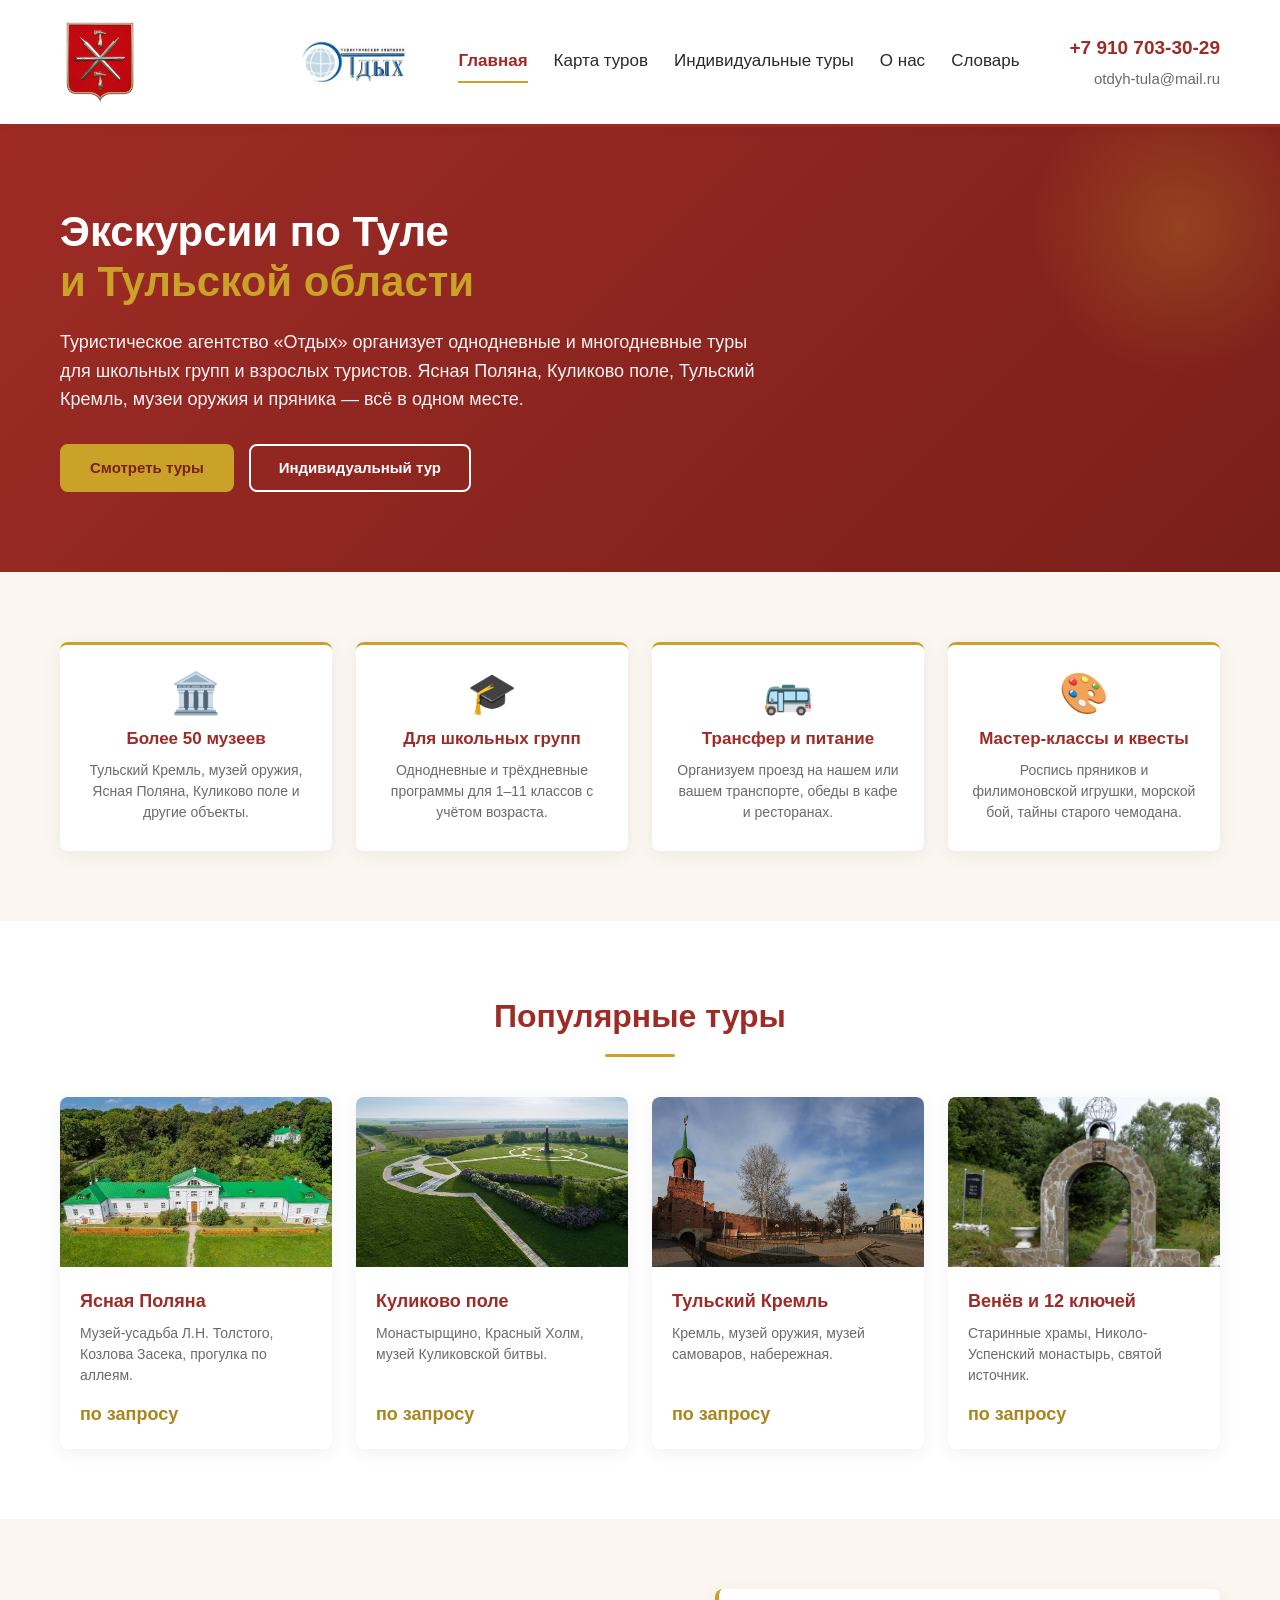
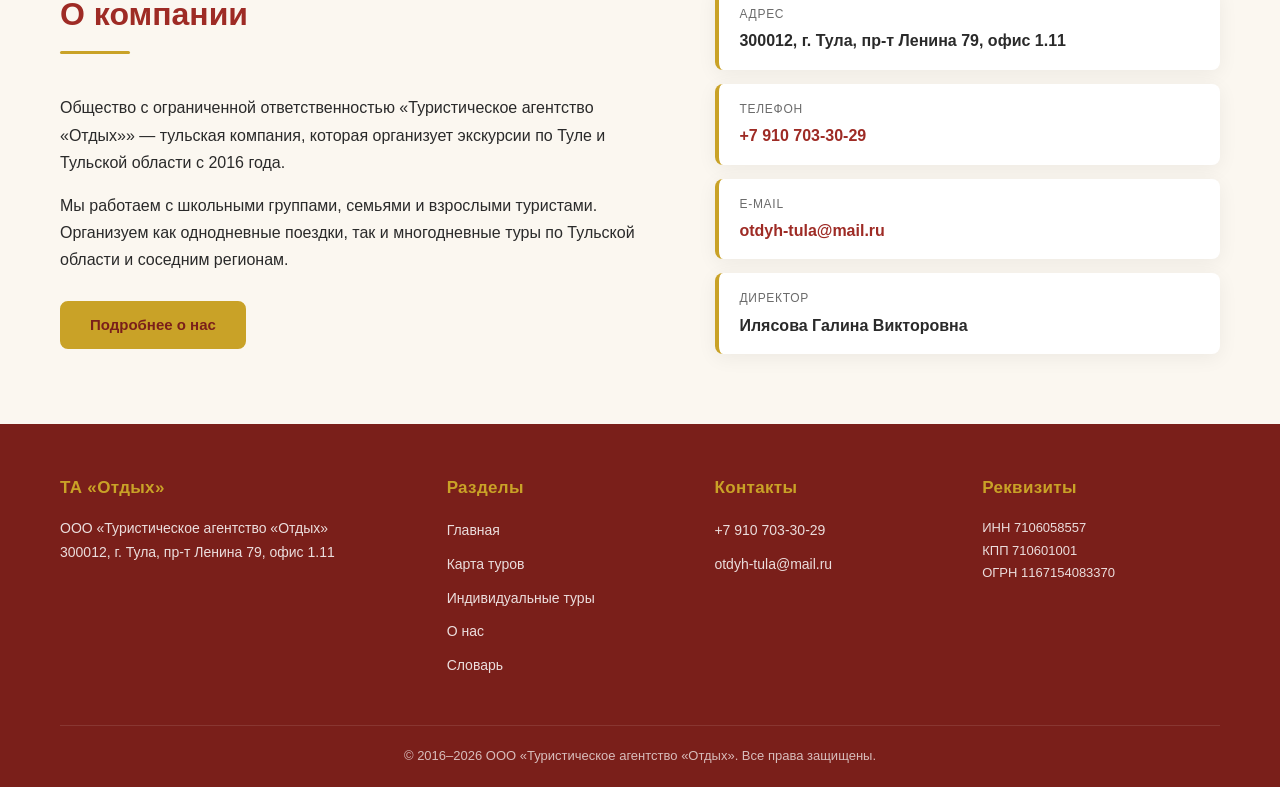
==== commit 13e164e1: "Update index.html" ====
--- a/index.html
+++ b/index.html
@@ -13,8 +13,8 @@
         <div class="container">
             <div class="header__wrap">
                 <a href="index.html" class="header__logo">
-                    <img src="img/tula-coat-of-arms.png" alt="Герб Тулы" class="header__coat">
-                    <img src="img/logo1.jpg" alt="Логотип ТА «Отдых»" class="header__logo-img">
+                    <img src="tula-coat-of-arms.png" alt="Герб Тулы" class="header__coat">
+                    <img src="logo1.jpg" alt="Логотип ТА «Отдых»" class="header__logo-img">
                 </a>
                 <nav class="nav">
                     <a href="index.html" class="nav__link nav__link--active">Главная</a>
@@ -219,16 +219,16 @@
     <script>
     const toursData = {
         "yasnaya-estate": {
-            photos: ["img/tour-yasnaya-estate-1.jpg", "img/tour-yasnaya-estate-2.jpg", "img/tour-yasnaya-estate-3.jpg"]
+            photos: ["tour-yasnaya-estate-1.jpg", "tour-yasnaya-estate-2.jpg", "tour-yasnaya-estate-3.jpg"]
         },
         "kuli-museum": {
-            photos: ["img/tour-kuli-1.jpg", "img/tour-kuli-2.jpg", "img/tour-kuli-3.jpg"]
+            photos: ["tour-kuli-1.jpg", "tour-kuli-2.jpg", "tour-kuli-3.jpg"]
         },
         "tula-kremlin": {
-            photos: ["img/tour-kremlin-1.jpg", "img/tour-kremlin-2.jpg", "img/tour-kremlin-3.jpg"]
+            photos: ["tour-kremlin-1.jpg", "tour-kremlin-2.jpg", "tour-kremlin-3.jpg"]
         },
         "venev": {
-            photos: ["img/tour-venev-1.jpg", "img/tour-venev-2.jpg", "img/tour-venev-3.jpg"]
+            photos: ["tour-venev-1.jpg", "tour-venev-2.jpg", "tour-venev-3.jpg"]
         }
     };
 
@@ -246,4 +246,5 @@
     </script>
 
 </body>
-</html>+</html>
+</html>
